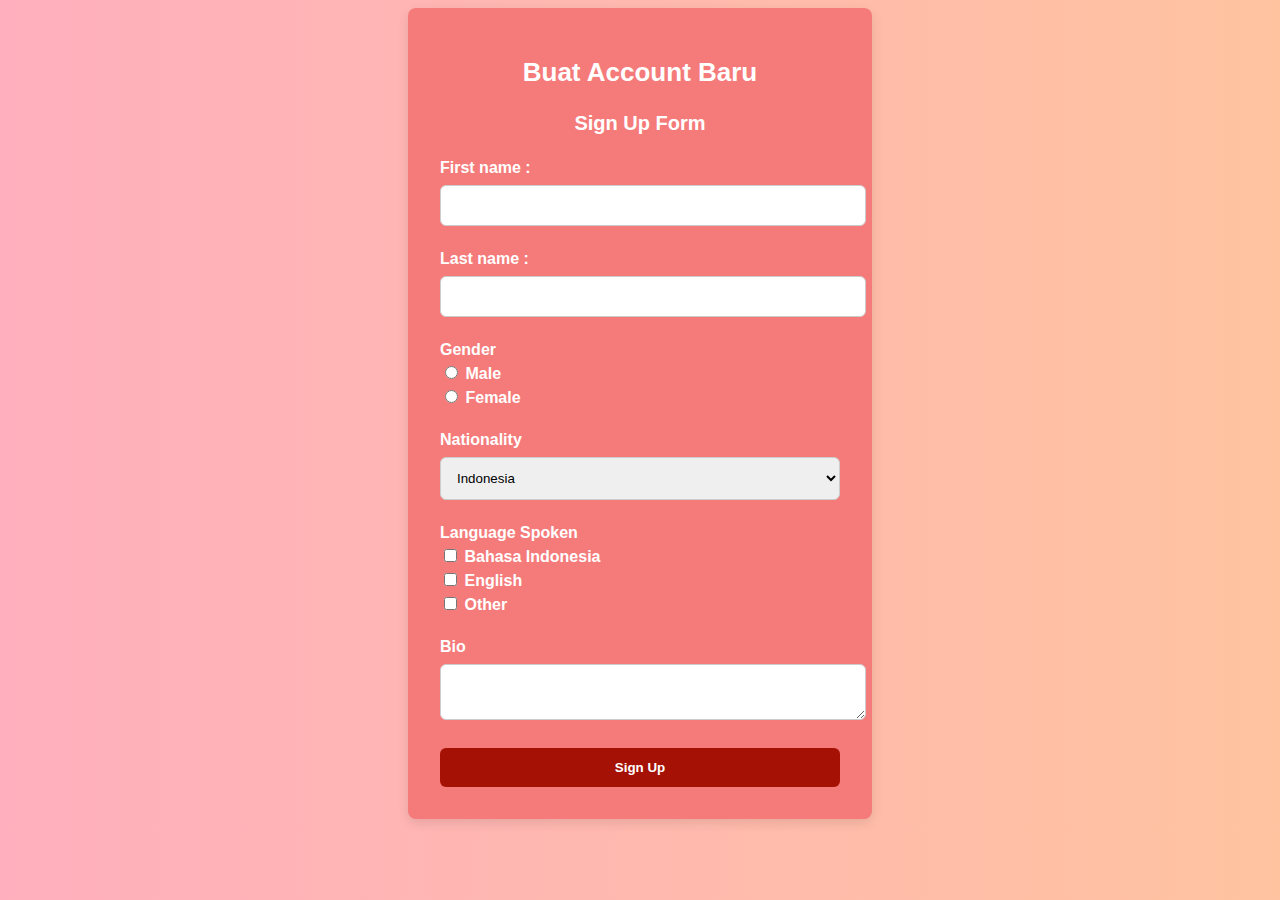
==== form.html @ 3c3d4048 "Ririn" ====
<!DOCTYPE html>
<html lang="en">
<head>
  <meta charset="UTF-8">
  <meta name="viewport" content="width=device-width, initial-scale=1.0">
  <title>File HTML index</title>
  <link rel="stylesheet" href="styling_from.css">
</head>
<body>
  <body class="flex justify-center items-center min-h-screen bg-gray-100">
    <div class="bg-white p-8 rounded shadow-md w-96">
      <h1 class="text-2xl font-bold mb-4">Buat Account Baru</h1>
      <h2 class="text-xl font-semibold mb-4">Sign Up Form</h2>
      <form>
        <div class="mb-4">
          <label class="block text-gray-700">First name :</label>
          <input type="text" class="border border-gray-400 p-2 w-full" />
        </div>
        <div class="mb-4">
          <label class="block text-gray-700">Last name :</label>
          <input type="text" class="border border-gray-400 p-2 w-full" />
        </div>
        <div class="mb-4">
          <label class="block text-gray-700">Gender</label>
          <div>
            <label class="inline-flex items-center">
              <input
                type="radio"
                name="gender"
                class="form-radio"
                value="male"
              />
              <span class="ml-2">Male</span>
            </label>
          </div>
          <div>
            <label class="inline-flex items-center">
              <input
                type="radio"
                name="gender"
                class="form-radio"
                value="female"
              />
              <span class="ml-2">Female</span>
            </label>
          </div>
        </div>
        <div class="mb-4">
          <label class="block text-gray-700">Nationality</label>
          <select class="border border-gray-400 p-2 w-full">
            <option>Indonesia</option>
            <option>Amerika</option>
            <option>Inggris</option>
          </select>
        </div>
        <div class="mb-4">
          <label class="block text-gray-700">Language Spoken</label>
          <div>
            <label class="inline-flex items-center">
              <input type="checkbox" class="form-checkbox" value="bahasa" />
              <span class="ml-2">Bahasa Indonesia</span>
            </label>
          </div>
          <div>
            <label class="inline-flex items-center">
              <input type="checkbox" class="form-checkbox" value="english" />
              <span class="ml-2">English</span>
            </label>
          </div>
          <div>
            <label class="inline-flex items-center">
              <input type="checkbox" class="form-checkbox" value="other" />
              <span class="ml-2">Other</span>
            </label>
          </div>
        </div>
        <div class="mb-4">
          <label class="block text-gray-700">Bio</label>
          <textarea class="border border-gray-400 p-2 w-full h-24"></textarea>
        </div>
        <div>
          <button
            type="submit"
            class="bg-gray-300 text-gray-700 px-4 py-2 rounded"
          >
          <a href="welcome.html">Sign Up</a>
          </button>
        </div>
      </form>
    </div>
  </body>
</html>
</body>
</html>
---- styling_from.css ----
body {
  font-family: 'Arial', sans-serif;
  background: linear-gradient(to right, #ffafbd, #ffc3a0); 
}


.container {
  display: flex;
  justify-content: center;
  align-items: center;
  min-height: 100vh;
  background: rgba(238, 210, 210, 0.9); 
  border-radius: 10px; 
  box-shadow: 0 8px 20px rgba(0, 0, 0, 0.2);
}

.bg-white {
  background-color: #f57a7a;
  padding: 2rem;
  border-radius: 8px;
  box-shadow: 0 4px 12px rgba(0, 0, 0, 0.1);
  max-width: 400px;
  margin: 0 auto;
}

h1, h2 {
  color: white;
  text-align: center;
}

h1 {
  font-size: 26px;
  margin-bottom: 10px;
}

h2 {
  font-size: 20px;
  color: white;
}

label {
  font-weight: bold;
  color: white;
  margin-bottom: 4px;
  display: block;
}

input[type="text"],
select,
textarea {
  width: 100%;
  padding: 12px;
  margin-top: 4px;
  border: 1px solid #ccc;
  border-radius: 6px;
  transition: border-color 0.3s ease, box-shadow 0.3s ease; 
}

input[type="text"]:focus,
select:focus,
textarea:focus {
  border-color: #ff6f61;
  box-shadow: 0 0 5px rgba(255, 111, 97, 0.5);
}

input[type="radio"],
input[type="checkbox"] {
  accent-color: #ff6f61;
}

button {
  display: block;
  width: 100%;
  padding: 12px;
  background-color: #a51205;
  color: #fff;
  border: none;
  border-radius: 6px;
  font-weight: bold;
  cursor: pointer;
  transition: background-color 0.3s ease, transform 0.2s ease; 
}

button:hover {
  background-color: #ff3d40; 
  transform: translateY(-2px);
}

button a {
  color: #fff;
  text-decoration: none;
}

.mb-4 {
  margin-bottom: 1.5rem;
}
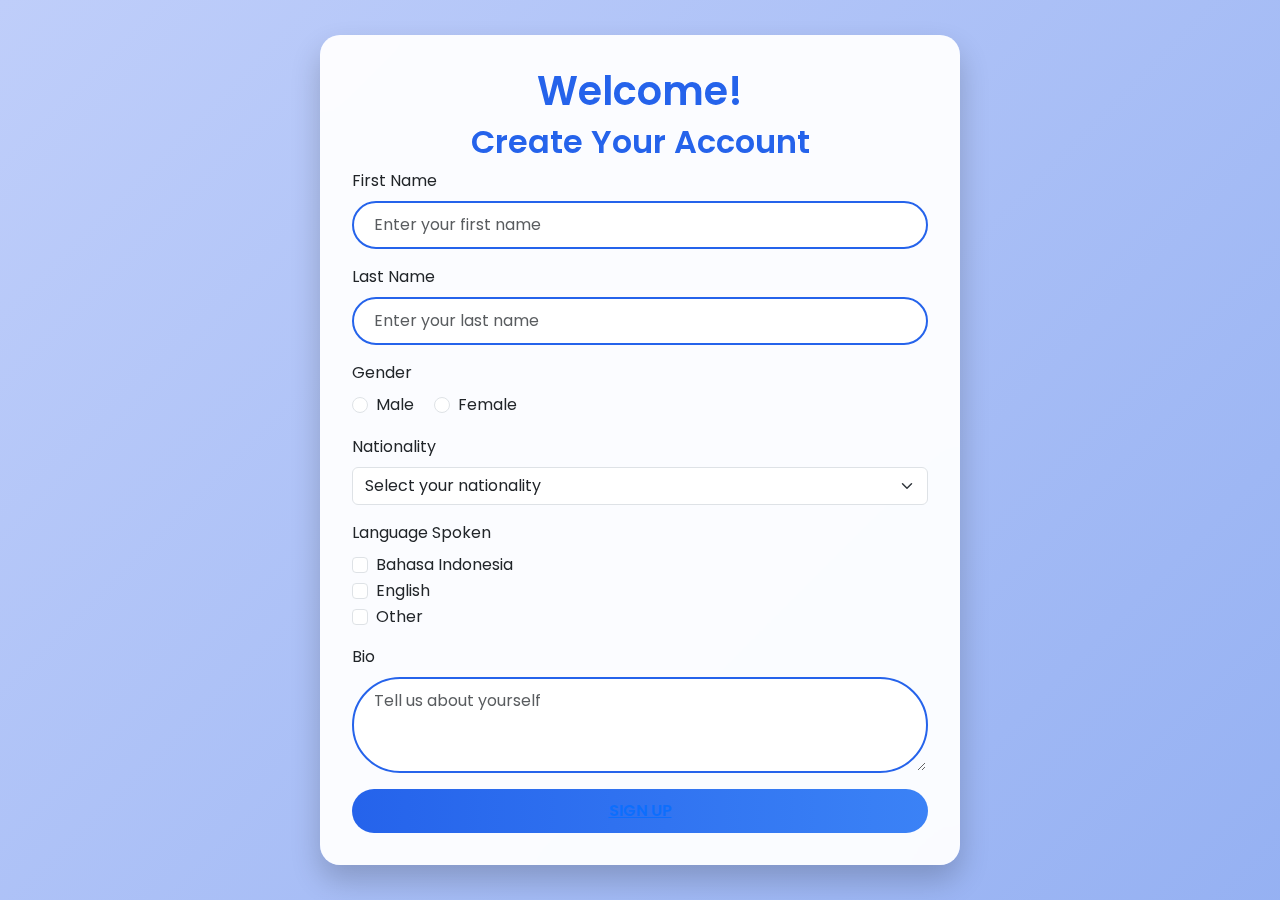
==== commit f531be8c: "Tambah Bootstrap" ====
--- a/form.html
+++ b/form.html
@@ -3,92 +3,79 @@
 <head>
   <meta charset="UTF-8">
   <meta name="viewport" content="width=device-width, initial-scale=1.0">
-  <title>File HTML index</title>
+  <title>Sign Up Form</title>
+  <link href="https://cdn.jsdelivr.net/npm/bootstrap@5.3.0/dist/css/bootstrap.min.css" rel="stylesheet">
+  <link href="https://fonts.googleapis.com/css2?family=Poppins:wght@300;400;600&display=swap" rel="stylesheet">
   <link rel="stylesheet" href="styling_from.css">
 </head>
-<body>
-  <body class="flex justify-center items-center min-h-screen bg-gray-100">
-    <div class="bg-white p-8 rounded shadow-md w-96">
-      <h1 class="text-2xl font-bold mb-4">Buat Account Baru</h1>
-      <h2 class="text-xl font-semibold mb-4">Sign Up Form</h2>
-      <form>
-        <div class="mb-4">
-          <label class="block text-gray-700">First name :</label>
-          <input type="text" class="border border-gray-400 p-2 w-full" />
-        </div>
-        <div class="mb-4">
-          <label class="block text-gray-700">Last name :</label>
-          <input type="text" class="border border-gray-400 p-2 w-full" />
-        </div>
-        <div class="mb-4">
-          <label class="block text-gray-700">Gender</label>
-          <div>
-            <label class="inline-flex items-center">
-              <input
-                type="radio"
-                name="gender"
-                class="form-radio"
-                value="male"
-              />
-              <span class="ml-2">Male</span>
-            </label>
+<body class="d-flex justify-content-center align-items-center min-vh-100">
+  <div class="card w-50">
+    <h1>Welcome!</h1>
+    <h2>Create Your Account</h2>
+    <form>
+      <div class="mb-3">
+        <label for="firstName" class="form-label">First Name</label>
+        <input type="text" id="firstName" class="form-control" placeholder="Enter your first name">
+      </div>
+
+      <div class="mb-3">
+        <label for="lastName" class="form-label">Last Name</label>
+        <input type="text" id="lastName" class="form-control" placeholder="Enter your last name">
+      </div>
+
+      <div class="mb-3">
+        <label class="form-label">Gender</label>
+        <div>
+          <div class="form-check form-check-inline">
+            <input class="form-check-input" type="radio" name="gender" id="male" value="male">
+            <label class="form-check-label" for="male">Male</label>
           </div>
-          <div>
-            <label class="inline-flex items-center">
-              <input
-                type="radio"
-                name="gender"
-                class="form-radio"
-                value="female"
-              />
-              <span class="ml-2">Female</span>
-            </label>
+          <div class="form-check form-check-inline">
+            <input class="form-check-input" type="radio" name="gender" id="female" value="female">
+            <label class="form-check-label" for="female">Female</label>
           </div>
         </div>
-        <div class="mb-4">
-          <label class="block text-gray-700">Nationality</label>
-          <select class="border border-gray-400 p-2 w-full">
-            <option>Indonesia</option>
-            <option>Amerika</option>
-            <option>Inggris</option>
-          </select>
+      </div>
+
+      <div class="mb-3">
+        <label for="nationality" class="form-label">Nationality</label>
+        <select id="nationality" class="form-select">
+          <option selected disabled>Select your nationality</option>
+          <option>Indonesia</option>
+          <option>Amerika</option>
+          <option>Inggris</option>
+        </select>
+      </div>
+
+      <div class="mb-3">
+        <label class="form-label">Language Spoken</label>
+        <div class="form-check">
+          <input class="form-check-input" type="checkbox" id="bahasa" value="bahasa">
+          <label class="form-check-label" for="bahasa">Bahasa Indonesia</label>
         </div>
-        <div class="mb-4">
-          <label class="block text-gray-700">Language Spoken</label>
-          <div>
-            <label class="inline-flex items-center">
-              <input type="checkbox" class="form-checkbox" value="bahasa" />
-              <span class="ml-2">Bahasa Indonesia</span>
-            </label>
-          </div>
-          <div>
-            <label class="inline-flex items-center">
-              <input type="checkbox" class="form-checkbox" value="english" />
-              <span class="ml-2">English</span>
-            </label>
-          </div>
-          <div>
-            <label class="inline-flex items-center">
-              <input type="checkbox" class="form-checkbox" value="other" />
-              <span class="ml-2">Other</span>
-            </label>
-          </div>
+        <div class="form-check">
+          <input class="form-check-input" type="checkbox" id="english" value="english">
+          <label class="form-check-label" for="english">English</label>
         </div>
-        <div class="mb-4">
-          <label class="block text-gray-700">Bio</label>
-          <textarea class="border border-gray-400 p-2 w-full h-24"></textarea>
+        <div class="form-check">
+          <input class="form-check-input" type="checkbox" id="other" value="other">
+          <label class="form-check-label" for="other">Other</label>
         </div>
-        <div>
-          <button
-            type="submit"
-            class="bg-gray-300 text-gray-700 px-4 py-2 rounded"
-          >
-          <a href="welcome.html">Sign Up</a>
-          </button>
-        </div>
-      </form>
-    </div>
-  </body>
-</html>
+      </div>
+
+      <div class="mb-3">
+        <label for="bio" class="form-label">Bio</label>
+        <textarea id="bio" class="form-control" rows="3" placeholder="Tell us about yourself"></textarea>
+      </div>
+
+      <div class="d-grid">
+        <button type="submit"
+         class="btn btn-custom"><a href="welcome.html">Sign Up</a>
+        </button>
+      </div>
+    </form>
+  </div>
+
+  <script src="https://cdn.jsdelivr.net/npm/bootstrap@5.3.0/dist/js/bootstrap.bundle.min.js"></script>
 </body>
 </html>--- a/styling_from.css
+++ b/styling_from.css
@@ -1,96 +1,72 @@
 body {
-  font-family: 'Arial', sans-serif;
-  background: linear-gradient(to right, #ffafbd, #ffc3a0); 
+  font-family: 'Poppins', sans-serif;
+  margin: 0;
+  padding: 0;
+  background: linear-gradient(135deg, #bfcefa, #6c94eb, #1366eb);
+  background-size: 400% 400%;
+  animation: gradientBG 10s ease infinite;
+  color: #fff;
 }
 
-
-.container {
-  display: flex;
-  justify-content: center;
-  align-items: center;
-  min-height: 100vh;
-  background: rgba(238, 210, 210, 0.9); 
-  border-radius: 10px; 
-  box-shadow: 0 8px 20px rgba(0, 0, 0, 0.2);
+@keyframes gradientBG {
+  0% { background-position: 0% 50%; }
+  50% { background-position: 100% 50%; }
+  100% { background-position: 0% 50%; }
 }
 
-.bg-white {
-  background-color: #f57a7a;
+.card {
+  background: rgba(255, 255, 255, 0.95);
+  border: none;
+  border-radius: 20px;
+  box-shadow: 0 15px 30px rgba(0, 0, 0, 0.2);
   padding: 2rem;
-  border-radius: 8px;
-  box-shadow: 0 4px 12px rgba(0, 0, 0, 0.1);
-  max-width: 400px;
-  margin: 0 auto;
+  backdrop-filter: blur(15px);
 }
 
 h1, h2 {
-  color: white;
+  font-weight: 600;
+  color: #2563eb;
   text-align: center;
 }
 
-h1 {
-  font-size: 26px;
-  margin-bottom: 10px;
+.form-control {
+  border-radius: 50px;
+  border: 2px solid #2563eb;
+  padding: 10px 20px;
+  transition: all 0.3s ease;
 }
 
-h2 {
-  font-size: 20px;
-  color: white;
+.form-control:focus {
+  border-color: #3b82f6;
+  box-shadow: 0 0 15px rgba(59, 130, 246, 0.5);
 }
 
-label {
-  font-weight: bold;
-  color: white;
-  margin-bottom: 4px;
-  display: block;
+.btn-custom {
+  background: linear-gradient(to right, #2563eb, #3b82f6);
+  border: none;
+  color: #fff;
+  font-size: 16px;
+  padding: 10px 20px;
+  border-radius: 50px;
+  text-transform: uppercase;
+  font-weight: 600;
+  transition: all 0.3s ease;
 }
 
-input[type="text"],
-select,
-textarea {
-  width: 100%;
-  padding: 12px;
-  margin-top: 4px;
-  border: 1px solid #ccc;
-  border-radius: 6px;
-  transition: border-color 0.3s ease, box-shadow 0.3s ease; 
+.btn-custom:hover {
+  background: linear-gradient(to right, #ecedf0, #ffffff);
+  transform: translateY(-5px);
+  box-shadow: 0 10px 20px rgb(225, 226, 228);
 }
 
-input[type="text"]:focus,
-select:focus,
-textarea:focus {
-  border-color: #ff6f61;
-  box-shadow: 0 0 5px rgba(255, 111, 97, 0.5);
+.form-check-input:checked {
+  background-color: #2563eb;
+  border-color: #2563eb;
 }
 
-input[type="radio"],
-input[type="checkbox"] {
-  accent-color: #ff6f61;
-}
-
-button {
-  display: block;
-  width: 100%;
-  padding: 12px;
-  background-color: #a51205;
-  color: #fff;
-  border: none;
-  border-radius: 6px;
-  font-weight: bold;
-  cursor: pointer;
-  transition: background-color 0.3s ease, transform 0.2s ease; 
-}
-
-button:hover {
-  background-color: #ff3d40; 
-  transform: translateY(-2px);
-}
-
-button a {
-  color: #fff;
-  text-decoration: none;
-}
-
-.mb-4 {
-  margin-bottom: 1.5rem;
-}
+.footer {
+  margin-top: 1rem;
+  text-align: center;
+  font-size: 0.9rem;
+  color: #fff;
+}